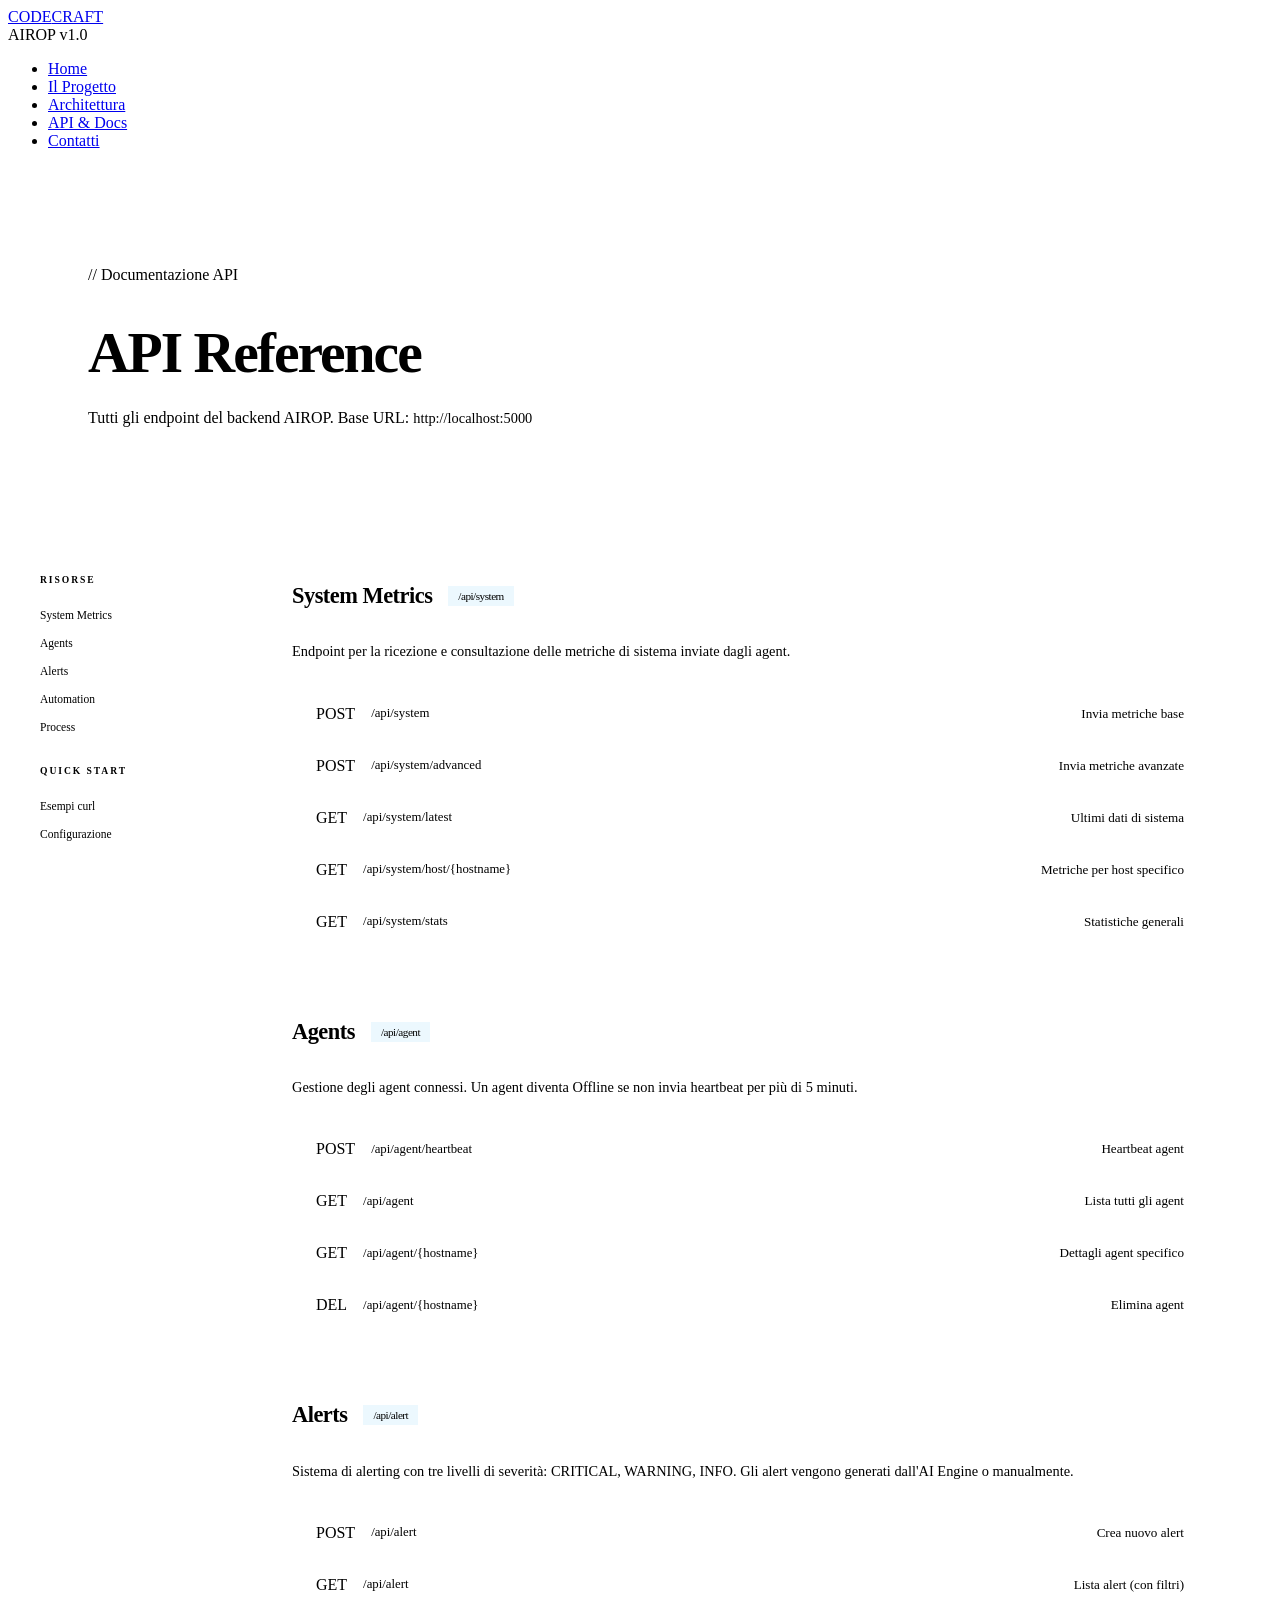
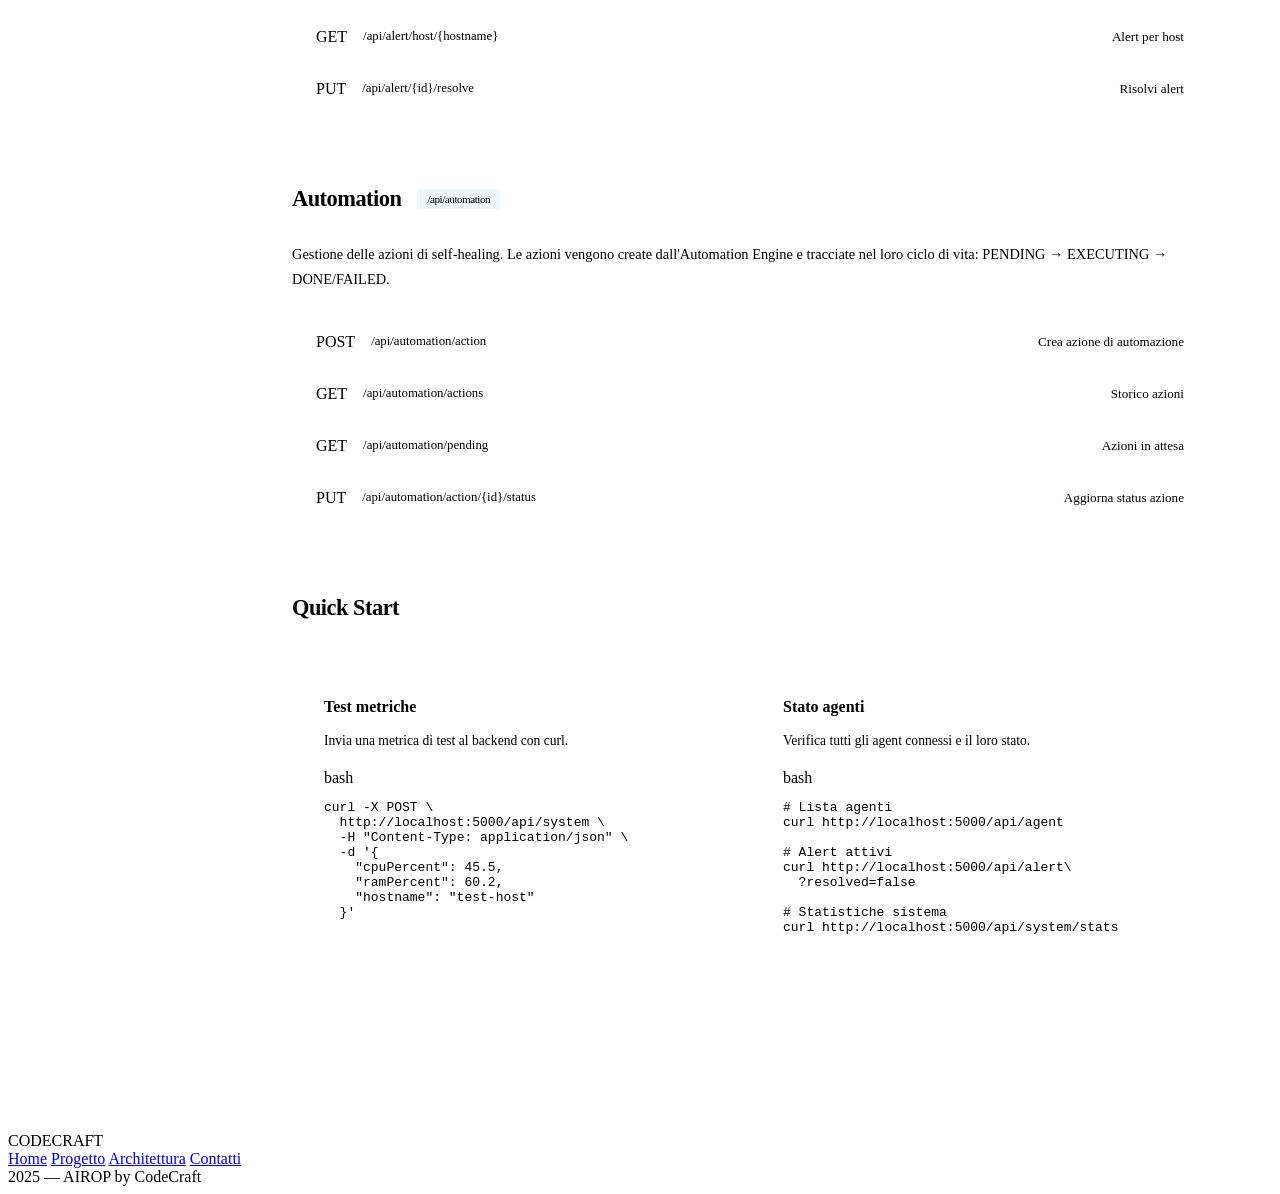
==== api.html @ 49a7ea4e "Add files via upload" ====
<!DOCTYPE html>
<html lang="it">
<head>
  <meta charset="UTF-8"/>
  <meta name="viewport" content="width=device-width, initial-scale=1.0"/>
  <title>API & Docs — AIROP</title>
  <link rel="preconnect" href="https://fonts.googleapis.com">
  <link rel="preconnect" href="https://fonts.gstatic.com" crossorigin>
  <link href="https://fonts.googleapis.com/css2?family=Syne:wght@400;600;700;800&family=Space+Mono:wght@400;700&display=swap" rel="stylesheet">
  <link rel="stylesheet" href="style.css">
  <style>
    .page-hero { padding: 100px 80px 64px; max-width: 1280px; margin: 0 auto; }
    .page-hero h1 { font-size: clamp(2.5rem, 4.5vw, 4rem); font-weight: 800; letter-spacing: -2px; line-height: 1.05; margin-bottom: 20px; }
    .page-hero p { color: var(--text-muted); font-size: 1rem; line-height: 1.85; max-width: 600px; }
    .api-layout { display: grid; grid-template-columns: 220px 1fr; gap: 0; max-width: 1280px; margin: 0 auto; border-top: 1px solid var(--border); }
    .api-sidebar { border-right: 1px solid var(--border); padding: 48px 32px; position: sticky; top: 144px; align-self: start; }
    .api-sidebar h4 { font-family: var(--font-mono); font-size: 0.6rem; letter-spacing: 0.2em; text-transform: uppercase; color: var(--text-dim); margin-bottom: 16px; }
    .api-sidebar a { display: block; font-family: var(--font-mono); font-size: 0.72rem; color: var(--text-muted); text-decoration: none; padding: 8px 0; border-bottom: 1px solid var(--border); transition: color 0.2s; }
    .api-sidebar a:hover { color: var(--accent); }
    .api-sidebar a:last-child { border-bottom: none; }
    .api-content { padding: 48px 64px 80px; }
    .api-group { margin-bottom: 72px; }
    .api-group-title { font-size: 1.4rem; font-weight: 800; letter-spacing: -0.5px; margin-bottom: 8px; padding-bottom: 16px; border-bottom: 1px solid var(--border); display: flex; align-items: center; gap: 16px; }
    .api-group-base { font-family: var(--font-mono); font-size: 0.7rem; color: var(--accent); background: rgba(14,165,233,0.08); padding: 4px 10px; font-weight: 400; }
    .api-group-desc { color: var(--text-muted); font-size: 0.9rem; line-height: 1.75; margin-bottom: 24px; }
    .endpoint { background: var(--surface2); border: 1px solid var(--border); margin-bottom: 2px; overflow: hidden; }
    .ep-header { display: flex; align-items: center; gap: 16px; padding: 16px 24px; cursor: pointer; transition: background 0.15s; user-select: none; }
    .ep-header:hover { background: rgba(255,255,255,0.02); }
    .ep-path { font-family: var(--font-mono); font-size: 0.8rem; color: var(--text); flex: 1; }
    .ep-summary { font-size: 0.82rem; color: var(--text-muted); }
    .ep-body { border-top: 1px solid var(--border); padding: 24px; display: none; }
    .ep-body.open { display: block; }
    .ep-desc { color: var(--text-muted); font-size: 0.88rem; line-height: 1.8; margin-bottom: 16px; }
    .ep-section { font-family: var(--font-mono); font-size: 0.6rem; letter-spacing: 0.15em; text-transform: uppercase; color: var(--text-dim); margin-bottom: 8px; margin-top: 16px; }
    /* quick start */
    .qs-grid { display: grid; grid-template-columns: 1fr 1fr; gap: 2px; }
    .qs-card { background: var(--surface2); border: 1px solid var(--border); padding: 32px; }
    .qs-card h4 { font-size: 1rem; font-weight: 700; margin-bottom: 8px; }
    .qs-card p { color: var(--text-muted); font-size: 0.85rem; line-height: 1.75; margin-bottom: 16px; }
  </style>
</head>
<body>
<div class="wrapper">
  <header class="page-header">
    <div class="header-inner">
      <a href="index.html" class="logo">CODE<span>CRAFT</span></a>
      <div class="header-badge">AIROP v1.0</div>
    </div>
  </header>
  <nav class="navbar">
    <ul>
      <li><a href="index.html">Home</a></li>
      <li><a href="progetto.html">Il Progetto</a></li>
      <li><a href="architettura.html">Architettura</a></li>
      <li><a href="api.html" class="active">API & Docs</a></li>
      <li><a href="contatti.html">Contatti</a></li>
    </ul>
  </nav>
  <main class="page-body">

    <div class="page-hero">
      <span class="section-label">// Documentazione API</span>
      <h1>API Reference</h1>
      <p>Tutti gli endpoint del backend AIROP. Base URL: <code style="font-family:var(--font-mono);color:var(--accent);font-size:0.9em">http://localhost:5000</code></p>
    </div>

    <div class="api-layout">
      <aside class="api-sidebar">
        <h4>Risorse</h4>
        <a href="#system">System Metrics</a>
        <a href="#agent">Agents</a>
        <a href="#alert">Alerts</a>
        <a href="#automation">Automation</a>
        <a href="#process">Process</a>
        <h4 style="margin-top:24px">Quick Start</h4>
        <a href="#quickstart">Esempi curl</a>
        <a href="#config">Configurazione</a>
      </aside>

      <div class="api-content">

        <!-- SYSTEM -->
        <div class="api-group" id="system">
          <h3 class="api-group-title">System Metrics <span class="api-group-base">/api/system</span></h3>
          <p class="api-group-desc">Endpoint per la ricezione e consultazione delle metriche di sistema inviate dagli agent.</p>

          <div class="endpoint">
            <div class="ep-header" onclick="toggle(this)">
              <span class="method post">POST</span>
              <span class="ep-path">/api/system</span>
              <span class="ep-summary">Invia metriche base</span>
            </div>
            <div class="ep-body">
              <p class="ep-desc">Riceve le metriche base da un agent: CPU, RAM, hostname. Usato per il monitoraggio essenziale.</p>
              <p class="ep-section">Body (JSON)</p>
              <div class="code-block"><div class="code-bar"><span class="dot r"></span><span class="dot y"></span><span class="dot g"></span><span class="code-lang">json</span></div>
              <pre>{ <span class="str">"cpuPercent"</span>: <span class="val">45.5</span>, <span class="str">"ramPercent"</span>: <span class="val">60.2</span>, <span class="str">"hostname"</span>: <span class="str">"prod-01"</span> }</pre></div>
            </div>
          </div>

          <div class="endpoint">
            <div class="ep-header" onclick="toggle(this)">
              <span class="method post">POST</span>
              <span class="ep-path">/api/system/advanced</span>
              <span class="ep-summary">Invia metriche avanzate</span>
            </div>
            <div class="ep-body">
              <p class="ep-desc">Riceve il set completo di metriche: CPU, RAM, disco, rete, load average, processi. Utilizzato dall'Agent v2.</p>
              <div class="chips"><span class="chip">Usato da Agent v2</span></div>
            </div>
          </div>

          <div class="endpoint">
            <div class="ep-header" onclick="toggle(this)">
              <span class="method get">GET</span>
              <span class="ep-path">/api/system/latest</span>
              <span class="ep-summary">Ultimi dati di sistema</span>
            </div>
            <div class="ep-body">
              <p class="ep-desc">Restituisce le metriche più recenti da tutti gli host. Usato dalla Dashboard per aggiornamento real-time ogni 10 secondi.</p>
              <div class="chips"><span class="chip">Usato da Dashboard</span><span class="chip">Usato da AI Engine</span></div>
            </div>
          </div>

          <div class="endpoint">
            <div class="ep-header" onclick="toggle(this)">
              <span class="method get">GET</span>
              <span class="ep-path">/api/system/host/{hostname}</span>
              <span class="ep-summary">Metriche per host specifico</span>
            </div>
            <div class="ep-body">
              <p class="ep-desc">Restituisce lo storico delle metriche per un singolo host. Usato dall'AI Engine per analisi su 24 ore.</p>
            </div>
          </div>

          <div class="endpoint">
            <div class="ep-header" onclick="toggle(this)">
              <span class="method get">GET</span>
              <span class="ep-path">/api/system/stats</span>
              <span class="ep-summary">Statistiche generali</span>
            </div>
            <div class="ep-body">
              <p class="ep-desc">Statistiche aggregate su tutti gli host: numero metriche, host attivi, valori medi CPU/RAM.</p>
            </div>
          </div>
        </div>

        <!-- AGENTS -->
        <div class="api-group" id="agent">
          <h3 class="api-group-title">Agents <span class="api-group-base">/api/agent</span></h3>
          <p class="api-group-desc">Gestione degli agent connessi. Un agent diventa Offline se non invia heartbeat per più di 5 minuti.</p>

          <div class="endpoint">
            <div class="ep-header" onclick="toggle(this)">
              <span class="method post">POST</span>
              <span class="ep-path">/api/agent/heartbeat</span>
              <span class="ep-summary">Heartbeat agent</span>
            </div>
            <div class="ep-body">
              <p class="ep-desc">Segnala che l'agent è ancora attivo. Se l'agent non esiste viene creato automaticamente. Aggiorna LastHeartbeat e Status = "Online".</p>
              <div class="code-block"><div class="code-bar"><span class="dot r"></span><span class="dot y"></span><span class="dot g"></span><span class="code-lang">json</span></div>
              <pre>{ <span class="str">"hostname"</span>: <span class="str">"prod-01"</span>, <span class="str">"agentVersion"</span>: <span class="str">"2.0"</span> }</pre></div>
            </div>
          </div>

          <div class="endpoint">
            <div class="ep-header" onclick="toggle(this)">
              <span class="method get">GET</span>
              <span class="ep-path">/api/agent</span>
              <span class="ep-summary">Lista tutti gli agent</span>
            </div>
            <div class="ep-body">
              <p class="ep-desc">Lista tutti gli agent con stato, ultimo heartbeat e metriche associate. Aggiorna automaticamente lo status a Offline se il heartbeat manca da più di 5 minuti.</p>
            </div>
          </div>

          <div class="endpoint">
            <div class="ep-header" onclick="toggle(this)">
              <span class="method get">GET</span>
              <span class="ep-path">/api/agent/{hostname}</span>
              <span class="ep-summary">Dettagli agent specifico</span>
            </div>
            <div class="ep-body">
              <p class="ep-desc">Restituisce stato e dettagli di un agent specifico. 404 se l'hostname non esiste.</p>
            </div>
          </div>

          <div class="endpoint">
            <div class="ep-header" onclick="toggle(this)">
              <span class="method del">DEL</span>
              <span class="ep-path">/api/agent/{hostname}</span>
              <span class="ep-summary">Elimina agent</span>
            </div>
            <div class="ep-body">
              <p class="ep-desc">Rimuove un agent dal database. Operazione permanente.</p>
            </div>
          </div>
        </div>

        <!-- ALERTS -->
        <div class="api-group" id="alert">
          <h3 class="api-group-title">Alerts <span class="api-group-base">/api/alert</span></h3>
          <p class="api-group-desc">Sistema di alerting con tre livelli di severità: CRITICAL, WARNING, INFO. Gli alert vengono generati dall'AI Engine o manualmente.</p>

          <div class="endpoint">
            <div class="ep-header" onclick="toggle(this)">
              <span class="method post">POST</span>
              <span class="ep-path">/api/alert</span>
              <span class="ep-summary">Crea nuovo alert</span>
            </div>
            <div class="ep-body">
              <p class="ep-desc">Crea un alert. Generato automaticamente dall'AI Engine quando rileva anomalie o trend critici.</p>
              <div class="code-block"><div class="code-bar"><span class="dot r"></span><span class="dot y"></span><span class="dot g"></span><span class="code-lang">json</span></div>
              <pre>{
  <span class="str">"hostname"</span>: <span class="str">"prod-01"</span>,
  <span class="str">"alertType"</span>: <span class="str">"HIGH_CPU"</span>,
  <span class="str">"message"</span>: <span class="str">"CPU al 92% da 5 minuti"</span>,
  <span class="str">"severity"</span>: <span class="str">"CRITICAL"</span>
}</pre></div>
            </div>
          </div>

          <div class="endpoint">
            <div class="ep-header" onclick="toggle(this)">
              <span class="method get">GET</span>
              <span class="ep-path">/api/alert</span>
              <span class="ep-summary">Lista alert (con filtri)</span>
            </div>
            <div class="ep-body">
              <p class="ep-desc">Lista alert con supporto filtri. Query param: <code style="font-family:var(--font-mono);color:var(--accent)">?resolved=false</code> per solo alert attivi.</p>
            </div>
          </div>

          <div class="endpoint">
            <div class="ep-header" onclick="toggle(this)">
              <span class="method get">GET</span>
              <span class="ep-path">/api/alert/host/{hostname}</span>
              <span class="ep-summary">Alert per host</span>
            </div>
            <div class="ep-body">
              <p class="ep-desc">Tutti gli alert (attivi e risolti) per un host specifico.</p>
            </div>
          </div>

          <div class="endpoint">
            <div class="ep-header" onclick="toggle(this)">
              <span class="method put">PUT</span>
              <span class="ep-path">/api/alert/{id}/resolve</span>
              <span class="ep-summary">Risolvi alert</span>
            </div>
            <div class="ep-body">
              <p class="ep-desc">Marca un alert come risolto. IsResolved = true, ResolvedAt = DateTime.UtcNow.</p>
            </div>
          </div>
        </div>

        <!-- AUTOMATION -->
        <div class="api-group" id="automation">
          <h3 class="api-group-title">Automation <span class="api-group-base">/api/automation</span></h3>
          <p class="api-group-desc">Gestione delle azioni di self-healing. Le azioni vengono create dall'Automation Engine e tracciate nel loro ciclo di vita: PENDING → EXECUTING → DONE/FAILED.</p>

          <div class="endpoint">
            <div class="ep-header" onclick="toggle(this)">
              <span class="method post">POST</span>
              <span class="ep-path">/api/automation/action</span>
              <span class="ep-summary">Crea azione di automazione</span>
            </div>
            <div class="ep-body">
              <p class="ep-desc">Registra una nuova azione. Tipi: KILL_PROCESS, RESTART_SERVICE, SCALE_UP, SCALE_DOWN, CLEAR_CACHE, ESCALATE.</p>
            </div>
          </div>

          <div class="endpoint">
            <div class="ep-header" onclick="toggle(this)">
              <span class="method get">GET</span>
              <span class="ep-path">/api/automation/actions</span>
              <span class="ep-summary">Storico azioni</span>
            </div>
            <div class="ep-body">
              <p class="ep-desc">Lista completa di tutte le azioni eseguite, con status e timestamp. Usato dalla Dashboard per mostrare la history.</p>
            </div>
          </div>

          <div class="endpoint">
            <div class="ep-header" onclick="toggle(this)">
              <span class="method get">GET</span>
              <span class="ep-path">/api/automation/pending</span>
              <span class="ep-summary">Azioni in attesa</span>
            </div>
            <div class="ep-body">
              <p class="ep-desc">Restituisce tutte le azioni con status PENDING. Usato dall'Automation Engine per sapere cosa deve ancora eseguire.</p>
            </div>
          </div>

          <div class="endpoint">
            <div class="ep-header" onclick="toggle(this)">
              <span class="method put">PUT</span>
              <span class="ep-path">/api/automation/action/{id}/status</span>
              <span class="ep-summary">Aggiorna status azione</span>
            </div>
            <div class="ep-body">
              <p class="ep-desc">Aggiorna lo status di un'azione (PENDING → EXECUTING → DONE/FAILED). Permette il tracking del ciclo di vita completo.</p>
            </div>
          </div>
        </div>

        <!-- QUICKSTART -->
        <div class="api-group" id="quickstart">
          <h3 class="api-group-title">Quick Start</h3>
          <div class="qs-grid">
            <div class="qs-card">
              <h4>Test metriche</h4>
              <p>Invia una metrica di test al backend con curl.</p>
              <div class="code-block"><div class="code-bar"><span class="dot r"></span><span class="dot y"></span><span class="dot g"></span><span class="code-lang">bash</span></div>
              <pre>curl -X POST \
  http://localhost:5000/api/system \
  -H <span class="str">"Content-Type: application/json"</span> \
  -d <span class="str">'{
    "cpuPercent": 45.5,
    "ramPercent": 60.2,
    "hostname": "test-host"
  }'</span></pre></div>
            </div>
            <div class="qs-card">
              <h4>Stato agenti</h4>
              <p>Verifica tutti gli agent connessi e il loro stato.</p>
              <div class="code-block"><div class="code-bar"><span class="dot r"></span><span class="dot y"></span><span class="dot g"></span><span class="code-lang">bash</span></div>
              <pre><span class="t-dim"># Lista agenti</span>
curl http://localhost:5000/api/agent

<span class="t-dim"># Alert attivi</span>
curl http://localhost:5000/api/alert\
  ?resolved=false

<span class="t-dim"># Statistiche sistema</span>
curl http://localhost:5000/api/system/stats</pre></div>
            </div>
          </div>
        </div>

      </div>
    </div>

  </main>
  <footer class="page-footer">
    <div class="footer-inner">
      <span class="footer-logo">CODE<span>CRAFT</span></span>
      <nav class="footer-nav">
        <a href="index.html">Home</a>
        <a href="progetto.html">Progetto</a>
        <a href="architettura.html">Architettura</a>
        <a href="contatti.html">Contatti</a>
      </nav>
      <span class="footer-copy">2025 — AIROP by CodeCraft</span>
    </div>
  </footer>
</div>
<script src="script.js"></script>
<script>
function toggle(header) {
  const body = header.nextElementSibling;
  body.classList.toggle('open');
}
</script>
</body>
</html>
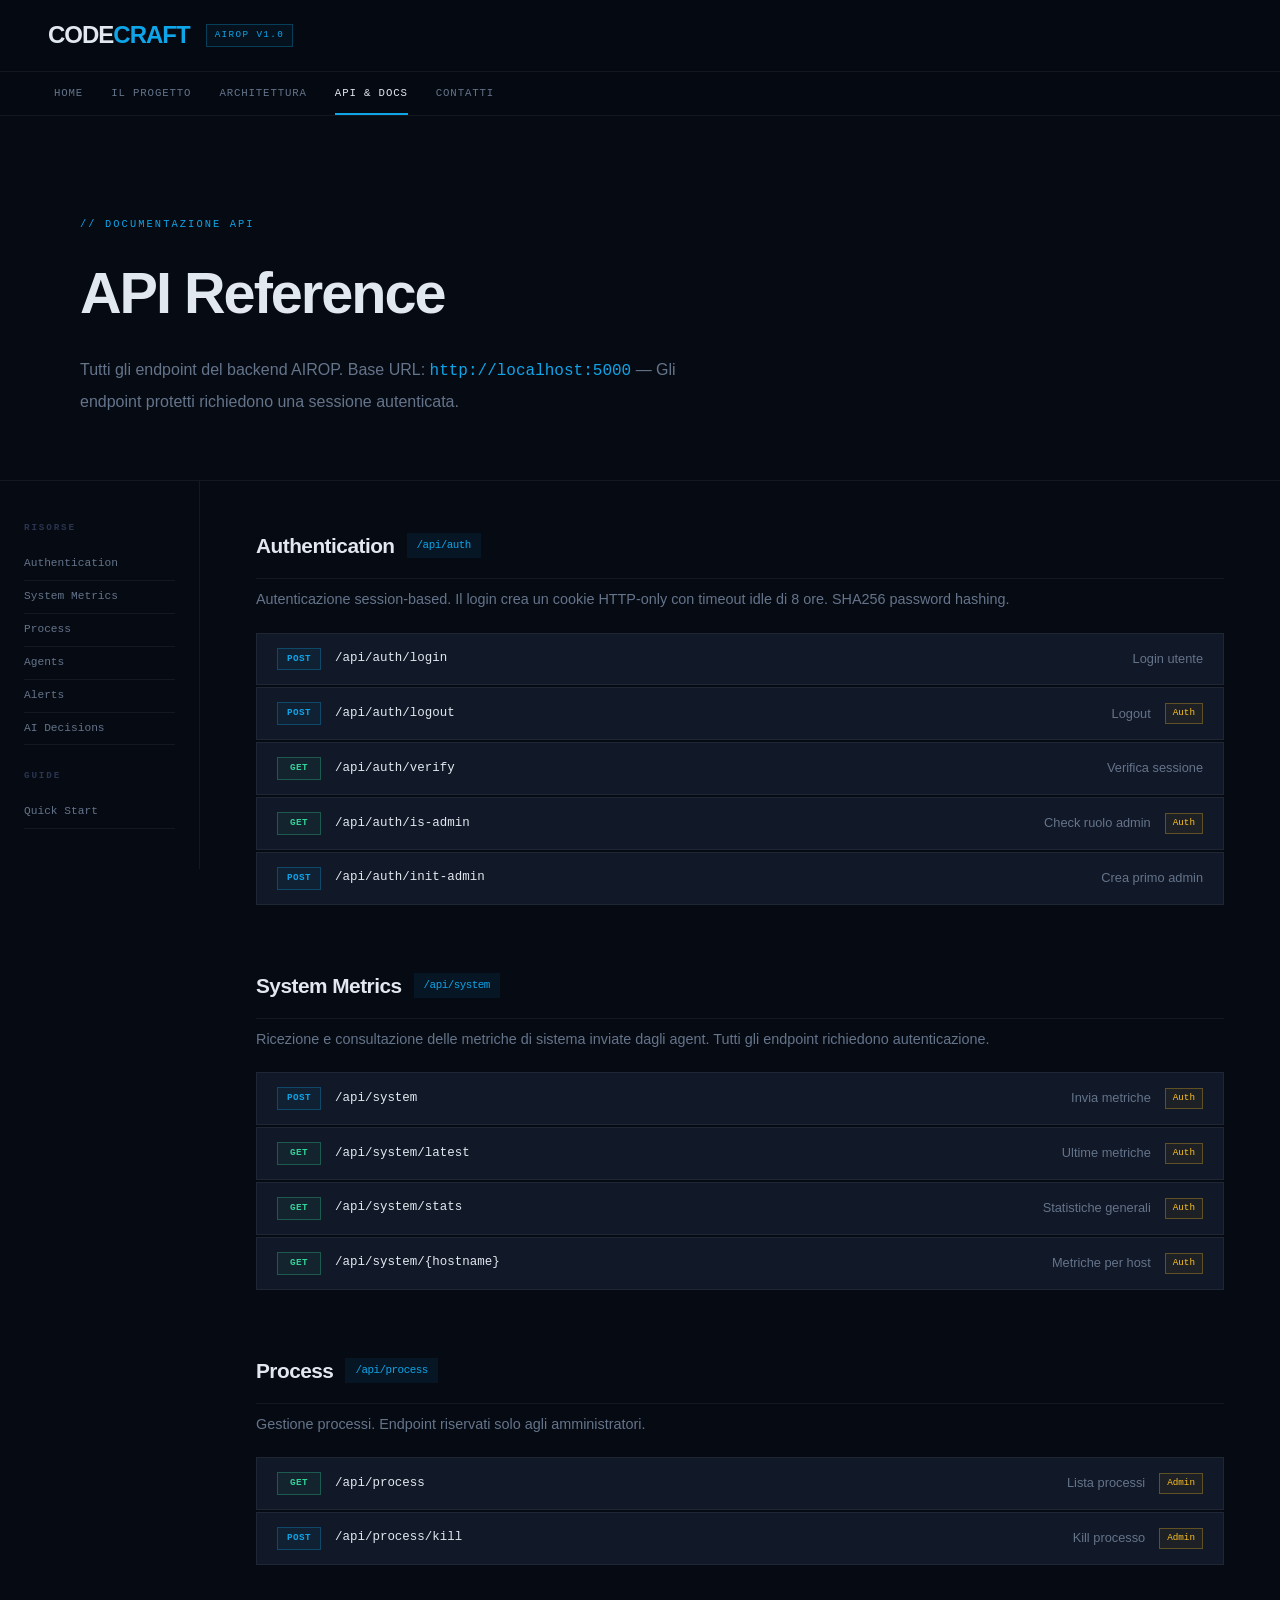
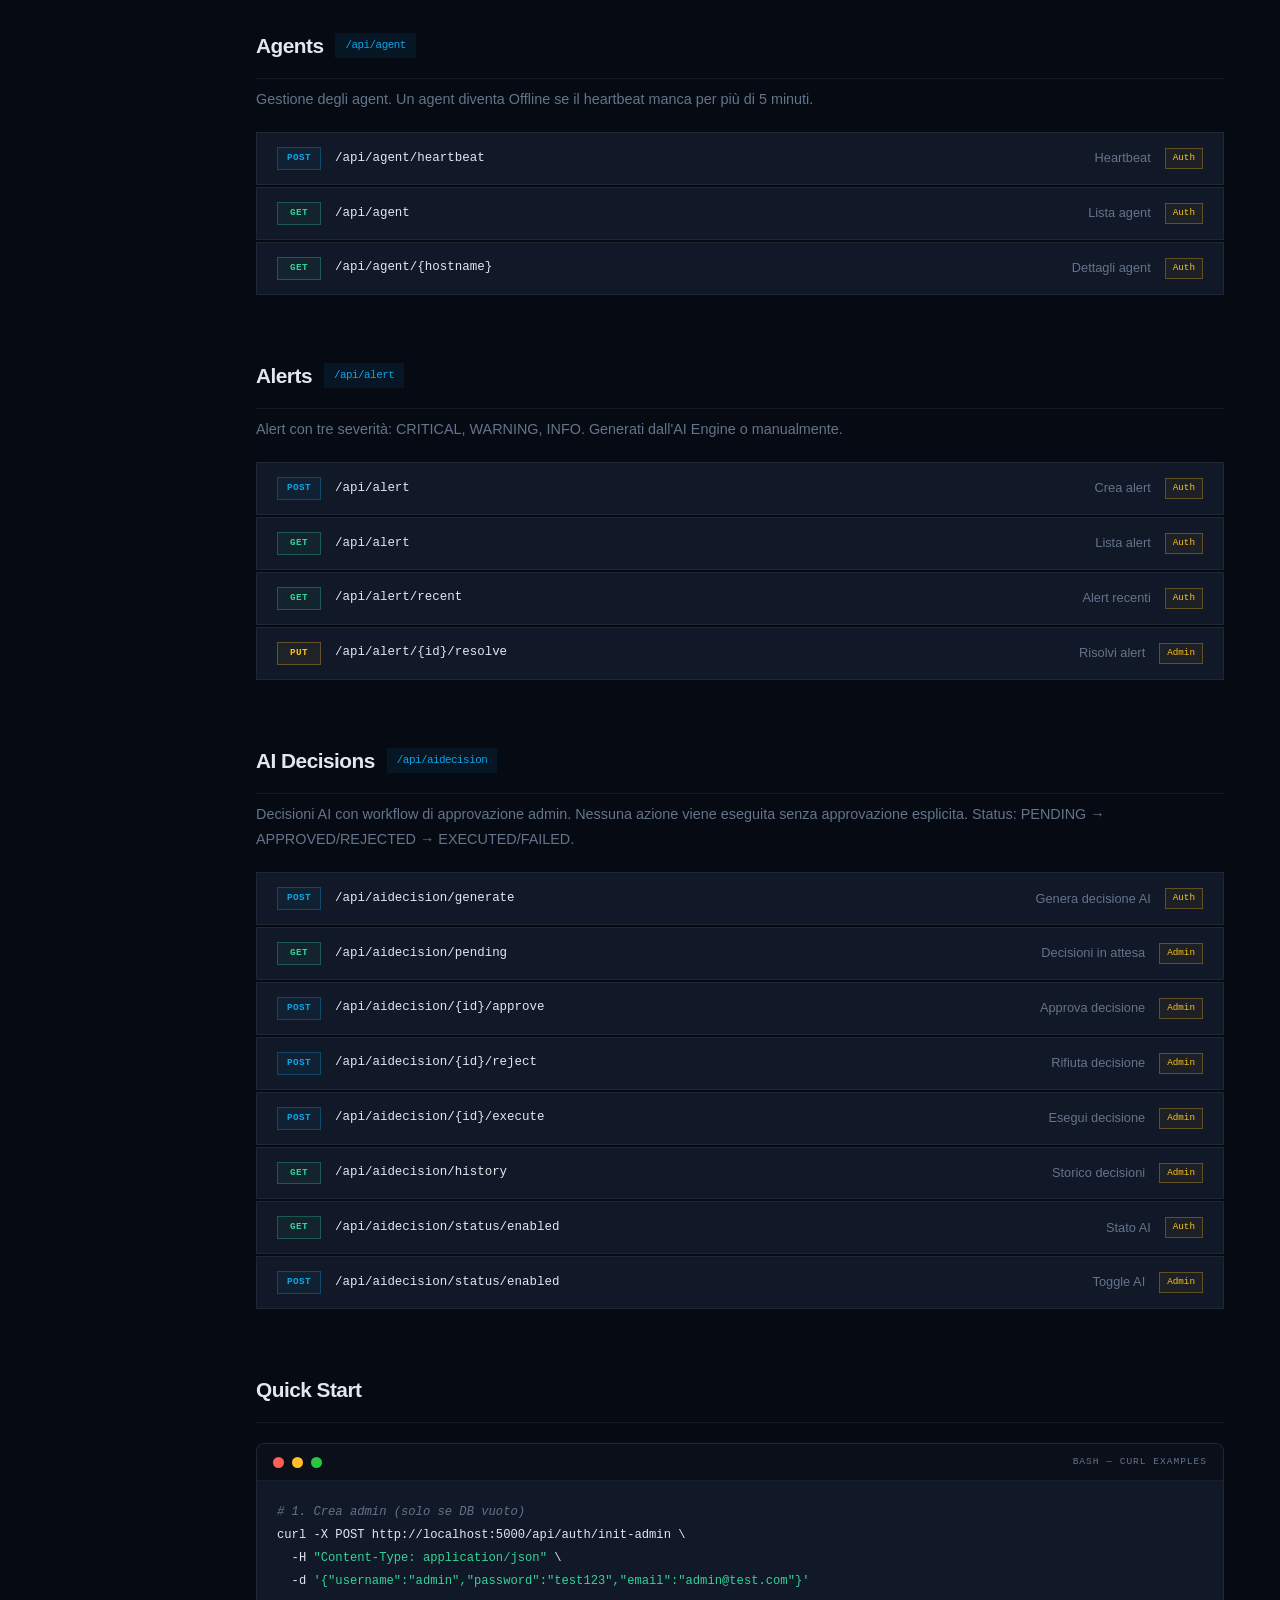
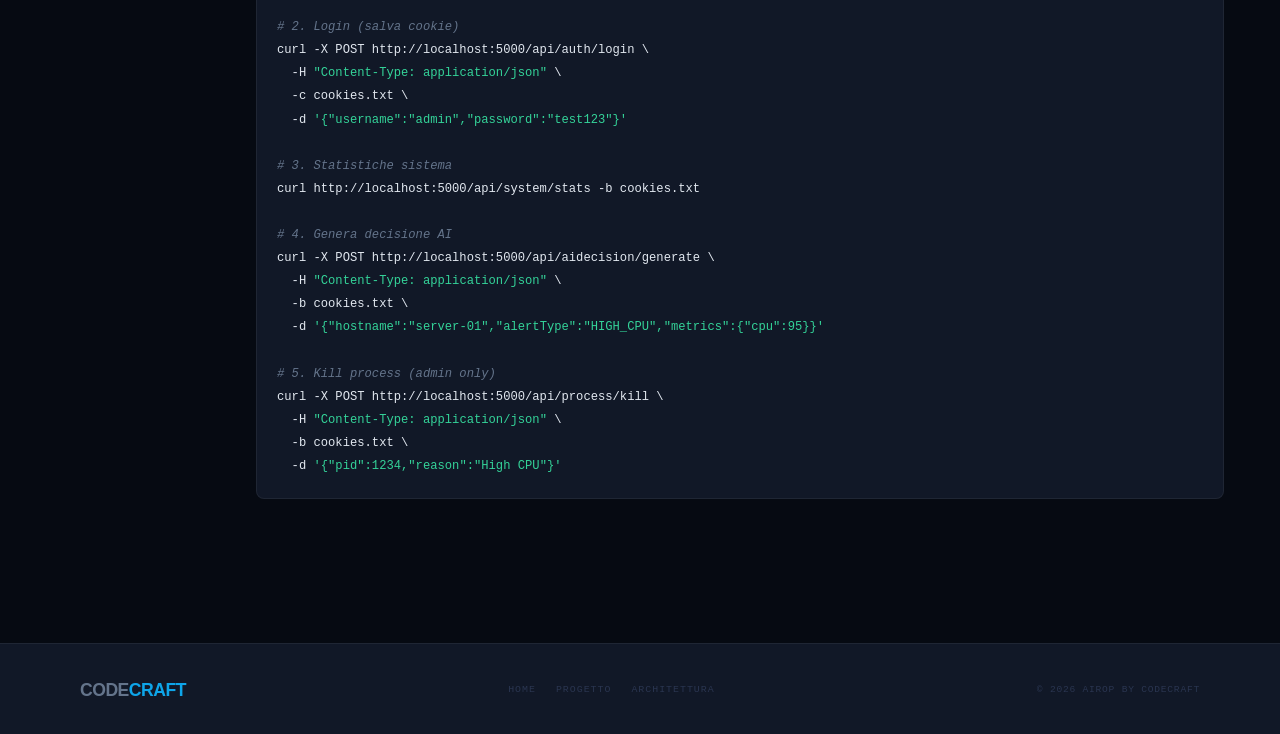
==== commit 69016101: "Add files via upload" ====
--- a/api.html
+++ b/api.html
@@ -10,33 +10,34 @@
   <link rel="stylesheet" href="style.css">
   <style>
     .page-hero { padding: 100px 80px 64px; max-width: 1280px; margin: 0 auto; }
-    .page-hero h1 { font-size: clamp(2.5rem, 4.5vw, 4rem); font-weight: 800; letter-spacing: -2px; line-height: 1.05; margin-bottom: 20px; }
+    .page-hero h1 { font-size: clamp(2.2rem, 4.5vw, 4rem); font-weight: 800; letter-spacing: -2px; margin-bottom: 16px; }
     .page-hero p { color: var(--text-muted); font-size: 1rem; line-height: 1.85; max-width: 600px; }
-    .api-layout { display: grid; grid-template-columns: 220px 1fr; gap: 0; max-width: 1280px; margin: 0 auto; border-top: 1px solid var(--border); }
-    .api-sidebar { border-right: 1px solid var(--border); padding: 48px 32px; position: sticky; top: 144px; align-self: start; }
-    .api-sidebar h4 { font-family: var(--font-mono); font-size: 0.6rem; letter-spacing: 0.2em; text-transform: uppercase; color: var(--text-dim); margin-bottom: 16px; }
-    .api-sidebar a { display: block; font-family: var(--font-mono); font-size: 0.72rem; color: var(--text-muted); text-decoration: none; padding: 8px 0; border-bottom: 1px solid var(--border); transition: color 0.2s; }
+    .api-layout { display: grid; grid-template-columns: 200px 1fr; gap: 0; max-width: 1280px; margin: 0 auto; border-top: 1px solid var(--border); min-height: 70vh; }
+    .api-sidebar { border-right: 1px solid var(--border); padding: 40px 24px; position: sticky; top: 144px; align-self: start; }
+    .api-sidebar h4 { font-family: var(--font-mono); font-size: 0.58rem; letter-spacing: 0.2em; text-transform: uppercase; color: var(--text-dim); margin-bottom: 12px; margin-top: 24px; }
+    .api-sidebar h4:first-child { margin-top: 0; }
+    .api-sidebar a { display: block; font-family: var(--font-mono); font-size: 0.7rem; color: var(--text-muted); text-decoration: none; padding: 7px 0; border-bottom: 1px solid var(--border); transition: color 0.2s; }
     .api-sidebar a:hover { color: var(--accent); }
-    .api-sidebar a:last-child { border-bottom: none; }
-    .api-content { padding: 48px 64px 80px; }
-    .api-group { margin-bottom: 72px; }
-    .api-group-title { font-size: 1.4rem; font-weight: 800; letter-spacing: -0.5px; margin-bottom: 8px; padding-bottom: 16px; border-bottom: 1px solid var(--border); display: flex; align-items: center; gap: 16px; }
-    .api-group-base { font-family: var(--font-mono); font-size: 0.7rem; color: var(--accent); background: rgba(14,165,233,0.08); padding: 4px 10px; font-weight: 400; }
-    .api-group-desc { color: var(--text-muted); font-size: 0.9rem; line-height: 1.75; margin-bottom: 24px; }
+    .api-content { padding: 48px 56px 80px; }
+    .api-group { margin-bottom: 64px; }
+    .api-group-title { font-size: 1.3rem; font-weight: 800; letter-spacing: -0.5px; margin-bottom: 8px; padding-bottom: 16px; border-bottom: 1px solid var(--border); display: flex; align-items: center; gap: 12px; flex-wrap: wrap; }
+    .api-group-base { font-family: var(--font-mono); font-size: 0.68rem; color: var(--accent); background: rgba(14,165,233,0.08); padding: 4px 10px; font-weight: 400; }
+    .api-group-desc { color: var(--text-muted); font-size: 0.9rem; line-height: 1.75; margin-bottom: 20px; }
     .endpoint { background: var(--surface2); border: 1px solid var(--border); margin-bottom: 2px; overflow: hidden; }
-    .ep-header { display: flex; align-items: center; gap: 16px; padding: 16px 24px; cursor: pointer; transition: background 0.15s; user-select: none; }
+    .ep-header { display: flex; align-items: center; gap: 14px; padding: 14px 20px; cursor: pointer; transition: background 0.15s; user-select: none; flex-wrap: wrap; }
     .ep-header:hover { background: rgba(255,255,255,0.02); }
-    .ep-path { font-family: var(--font-mono); font-size: 0.8rem; color: var(--text); flex: 1; }
-    .ep-summary { font-size: 0.82rem; color: var(--text-muted); }
-    .ep-body { border-top: 1px solid var(--border); padding: 24px; display: none; }
+    .ep-path { font-family: var(--font-mono); font-size: 0.78rem; color: var(--text); flex: 1; min-width: 180px; }
+    .ep-summary { font-size: 0.8rem; color: var(--text-muted); }
+    .ep-auth { font-family: var(--font-mono); font-size: 0.58rem; padding: 2px 7px; border: 1px solid rgba(251,191,36,0.3); color: #fbbf24; background: rgba(251,191,36,0.05); }
+    .ep-body { border-top: 1px solid var(--border); padding: 20px; display: none; }
     .ep-body.open { display: block; }
-    .ep-desc { color: var(--text-muted); font-size: 0.88rem; line-height: 1.8; margin-bottom: 16px; }
-    .ep-section { font-family: var(--font-mono); font-size: 0.6rem; letter-spacing: 0.15em; text-transform: uppercase; color: var(--text-dim); margin-bottom: 8px; margin-top: 16px; }
-    /* quick start */
-    .qs-grid { display: grid; grid-template-columns: 1fr 1fr; gap: 2px; }
-    .qs-card { background: var(--surface2); border: 1px solid var(--border); padding: 32px; }
-    .qs-card h4 { font-size: 1rem; font-weight: 700; margin-bottom: 8px; }
-    .qs-card p { color: var(--text-muted); font-size: 0.85rem; line-height: 1.75; margin-bottom: 16px; }
+    .ep-desc { color: var(--text-muted); font-size: 0.88rem; line-height: 1.8; margin-bottom: 12px; }
+    @media (max-width: 900px) {
+      .page-hero { padding: 64px 24px 40px; }
+      .api-layout { grid-template-columns: 1fr; }
+      .api-sidebar { display: none; }
+      .api-content { padding: 32px 24px 64px; }
+    }
   </style>
 </head>
 <body>
@@ -45,296 +46,251 @@
     <div class="header-inner">
       <a href="index.html" class="logo">CODE<span>CRAFT</span></a>
       <div class="header-badge">AIROP v1.0</div>
+      <button class="menu-toggle" onclick="toggleMenu()">☰</button>
     </div>
   </header>
-  <nav class="navbar">
-    <ul>
-      <li><a href="index.html">Home</a></li>
-      <li><a href="progetto.html">Il Progetto</a></li>
-      <li><a href="architettura.html">Architettura</a></li>
-      <li><a href="api.html" class="active">API & Docs</a></li>
-      <li><a href="contatti.html">Contatti</a></li>
-    </ul>
-  </nav>
+  <nav class="navbar"><ul id="nav-menu">
+    <li><a href="index.html">Home</a></li>
+    <li><a href="progetto.html">Il Progetto</a></li>
+    <li><a href="architettura.html">Architettura</a></li>
+    <li><a href="api.html" class="active">API & Docs</a></li>
+    <li><a href="contatti.html">Contatti</a></li>
+  </ul></nav>
   <main class="page-body">
 
     <div class="page-hero">
       <span class="section-label">// Documentazione API</span>
       <h1>API Reference</h1>
-      <p>Tutti gli endpoint del backend AIROP. Base URL: <code style="font-family:var(--font-mono);color:var(--accent);font-size:0.9em">http://localhost:5000</code></p>
+      <p>Tutti gli endpoint del backend AIROP. Base URL: <code style="font-family:var(--font-mono);color:var(--accent)">http://localhost:5000</code> — Gli endpoint protetti richiedono una sessione autenticata.</p>
     </div>
 
     <div class="api-layout">
       <aside class="api-sidebar">
         <h4>Risorse</h4>
+        <a href="#auth">Authentication</a>
         <a href="#system">System Metrics</a>
+        <a href="#process">Process</a>
         <a href="#agent">Agents</a>
         <a href="#alert">Alerts</a>
-        <a href="#automation">Automation</a>
-        <a href="#process">Process</a>
-        <h4 style="margin-top:24px">Quick Start</h4>
-        <a href="#quickstart">Esempi curl</a>
-        <a href="#config">Configurazione</a>
+        <a href="#aidecision">AI Decisions</a>
+        <h4>Guide</h4>
+        <a href="#quickstart">Quick Start</a>
       </aside>
 
       <div class="api-content">
+
+        <!-- AUTH -->
+        <div class="api-group" id="auth">
+          <h3 class="api-group-title">Authentication <span class="api-group-base">/api/auth</span></h3>
+          <p class="api-group-desc">Autenticazione session-based. Il login crea un cookie HTTP-only con timeout idle di 8 ore. SHA256 password hashing.</p>
+          <div class="endpoint">
+            <div class="ep-header" onclick="toggle(this)"><span class="method post">POST</span><span class="ep-path">/api/auth/login</span><span class="ep-summary">Login utente</span></div>
+            <div class="ep-body"><p class="ep-desc">Autentica l'utente. Crea una sessione con cookie HTTP-only. Restituisce username, isAdmin e redirect.</p>
+            <div class="code-block"><div class="code-bar"><span class="dot r"></span><span class="dot y"></span><span class="dot g"></span><span class="code-lang">json</span></div>
+            <pre>{ <span class="str">"username"</span>: <span class="str">"admin"</span>, <span class="str">"password"</span>: <span class="str">"YourPass123"</span> }
+
+<span class="cmt">// Response</span>
+{ <span class="str">"success"</span>: <span class="kw">true</span>, <span class="str">"user"</span>: {
+  <span class="str">"id"</span>: <span class="val">1</span>, <span class="str">"username"</span>: <span class="str">"admin"</span>, <span class="str">"isAdmin"</span>: <span class="kw">true</span>
+}}</pre></div></div>
+          </div>
+          <div class="endpoint">
+            <div class="ep-header" onclick="toggle(this)"><span class="method post">POST</span><span class="ep-path">/api/auth/logout</span><span class="ep-summary">Logout</span><span class="ep-auth">Auth</span></div>
+            <div class="ep-body"><p class="ep-desc">Termina la sessione corrente e invalida il cookie.</p></div>
+          </div>
+          <div class="endpoint">
+            <div class="ep-header" onclick="toggle(this)"><span class="method get">GET</span><span class="ep-path">/api/auth/verify</span><span class="ep-summary">Verifica sessione</span></div>
+            <div class="ep-body"><p class="ep-desc">Controlla se la sessione corrente è valida. Usato dal frontend per proteggere le route.</p></div>
+          </div>
+          <div class="endpoint">
+            <div class="ep-header" onclick="toggle(this)"><span class="method get">GET</span><span class="ep-path">/api/auth/is-admin</span><span class="ep-summary">Check ruolo admin</span><span class="ep-auth">Auth</span></div>
+            <div class="ep-body"><p class="ep-desc">Restituisce true se l'utente corrente ha ruolo Admin.</p></div>
+          </div>
+          <div class="endpoint">
+            <div class="ep-header" onclick="toggle(this)"><span class="method post">POST</span><span class="ep-path">/api/auth/init-admin</span><span class="ep-summary">Crea primo admin</span></div>
+            <div class="ep-body"><p class="ep-desc">Crea il primo utente admin. Funziona solo se il DB è vuoto (nessun utente esistente).</p>
+            <div class="code-block"><div class="code-bar"><span class="dot r"></span><span class="dot y"></span><span class="dot g"></span><span class="code-lang">json</span></div>
+            <pre>{ <span class="str">"username"</span>: <span class="str">"admin"</span>, <span class="str">"password"</span>: <span class="str">"SecurePass123!"</span>,
+  <span class="str">"email"</span>: <span class="str">"admin@airop.local"</span> }</pre></div></div>
+          </div>
+        </div>
 
         <!-- SYSTEM -->
         <div class="api-group" id="system">
           <h3 class="api-group-title">System Metrics <span class="api-group-base">/api/system</span></h3>
-          <p class="api-group-desc">Endpoint per la ricezione e consultazione delle metriche di sistema inviate dagli agent.</p>
-
-          <div class="endpoint">
-            <div class="ep-header" onclick="toggle(this)">
-              <span class="method post">POST</span>
-              <span class="ep-path">/api/system</span>
-              <span class="ep-summary">Invia metriche base</span>
-            </div>
-            <div class="ep-body">
-              <p class="ep-desc">Riceve le metriche base da un agent: CPU, RAM, hostname. Usato per il monitoraggio essenziale.</p>
-              <p class="ep-section">Body (JSON)</p>
-              <div class="code-block"><div class="code-bar"><span class="dot r"></span><span class="dot y"></span><span class="dot g"></span><span class="code-lang">json</span></div>
-              <pre>{ <span class="str">"cpuPercent"</span>: <span class="val">45.5</span>, <span class="str">"ramPercent"</span>: <span class="val">60.2</span>, <span class="str">"hostname"</span>: <span class="str">"prod-01"</span> }</pre></div>
-            </div>
-          </div>
-
-          <div class="endpoint">
-            <div class="ep-header" onclick="toggle(this)">
-              <span class="method post">POST</span>
-              <span class="ep-path">/api/system/advanced</span>
-              <span class="ep-summary">Invia metriche avanzate</span>
-            </div>
-            <div class="ep-body">
-              <p class="ep-desc">Riceve il set completo di metriche: CPU, RAM, disco, rete, load average, processi. Utilizzato dall'Agent v2.</p>
-              <div class="chips"><span class="chip">Usato da Agent v2</span></div>
-            </div>
-          </div>
-
-          <div class="endpoint">
-            <div class="ep-header" onclick="toggle(this)">
-              <span class="method get">GET</span>
-              <span class="ep-path">/api/system/latest</span>
-              <span class="ep-summary">Ultimi dati di sistema</span>
-            </div>
-            <div class="ep-body">
-              <p class="ep-desc">Restituisce le metriche più recenti da tutti gli host. Usato dalla Dashboard per aggiornamento real-time ogni 10 secondi.</p>
-              <div class="chips"><span class="chip">Usato da Dashboard</span><span class="chip">Usato da AI Engine</span></div>
-            </div>
-          </div>
-
-          <div class="endpoint">
-            <div class="ep-header" onclick="toggle(this)">
-              <span class="method get">GET</span>
-              <span class="ep-path">/api/system/host/{hostname}</span>
-              <span class="ep-summary">Metriche per host specifico</span>
-            </div>
-            <div class="ep-body">
-              <p class="ep-desc">Restituisce lo storico delle metriche per un singolo host. Usato dall'AI Engine per analisi su 24 ore.</p>
-            </div>
-          </div>
-
-          <div class="endpoint">
-            <div class="ep-header" onclick="toggle(this)">
-              <span class="method get">GET</span>
-              <span class="ep-path">/api/system/stats</span>
-              <span class="ep-summary">Statistiche generali</span>
-            </div>
-            <div class="ep-body">
-              <p class="ep-desc">Statistiche aggregate su tutti gli host: numero metriche, host attivi, valori medi CPU/RAM.</p>
-            </div>
+          <p class="api-group-desc">Ricezione e consultazione delle metriche di sistema inviate dagli agent. Tutti gli endpoint richiedono autenticazione.</p>
+          <div class="endpoint">
+            <div class="ep-header" onclick="toggle(this)"><span class="method post">POST</span><span class="ep-path">/api/system</span><span class="ep-summary">Invia metriche</span><span class="ep-auth">Auth</span></div>
+            <div class="ep-body"><p class="ep-desc">Riceve metriche dall'agent: hostname, CPU%, RAM%, disco, timestamp. Usato da Agent v2.</p>
+            <div class="code-block"><div class="code-bar"><span class="dot r"></span><span class="dot y"></span><span class="dot g"></span><span class="code-lang">json</span></div>
+            <pre>{ <span class="str">"hostname"</span>: <span class="str">"server-01"</span>,
+  <span class="str">"cpuPercent"</span>: <span class="val">45.5</span>,
+  <span class="str">"ramPercent"</span>: <span class="val">62.3</span>,
+  <span class="str">"diskPercent"</span>: <span class="val">78.1</span>,
+  <span class="str">"timestamp"</span>: <span class="str">"2026-05-24T10:30:45Z"</span> }</pre></div></div>
+          </div>
+          <div class="endpoint">
+            <div class="ep-header" onclick="toggle(this)"><span class="method get">GET</span><span class="ep-path">/api/system/latest</span><span class="ep-summary">Ultime metriche</span><span class="ep-auth">Auth</span></div>
+            <div class="ep-body"><p class="ep-desc">Ultime metriche da tutti gli host. Usato dalla Dashboard ogni 15 secondi e dall'AI Engine.</p></div>
+          </div>
+          <div class="endpoint">
+            <div class="ep-header" onclick="toggle(this)"><span class="method get">GET</span><span class="ep-path">/api/system/stats</span><span class="ep-summary">Statistiche generali</span><span class="ep-auth">Auth</span></div>
+            <div class="ep-body"><p class="ep-desc">Statistiche aggregate: numero metriche, host attivi, medie CPU/RAM. Utile per health check.</p></div>
+          </div>
+          <div class="endpoint">
+            <div class="ep-header" onclick="toggle(this)"><span class="method get">GET</span><span class="ep-path">/api/system/{hostname}</span><span class="ep-summary">Metriche per host</span><span class="ep-auth">Auth</span></div>
+            <div class="ep-body"><p class="ep-desc">Storico metriche per un host specifico. Usato dall'AI Engine per analisi su finestre temporali.</p></div>
+          </div>
+        </div>
+
+        <!-- PROCESS -->
+        <div class="api-group" id="process">
+          <h3 class="api-group-title">Process <span class="api-group-base">/api/process</span></h3>
+          <p class="api-group-desc">Gestione processi. Endpoint riservati solo agli amministratori.</p>
+          <div class="endpoint">
+            <div class="ep-header" onclick="toggle(this)"><span class="method get">GET</span><span class="ep-path">/api/process</span><span class="ep-summary">Lista processi</span><span class="ep-auth">Admin</span></div>
+            <div class="ep-body"><p class="ep-desc">Lista processi attivi sull'host. Visibile solo agli admin nella pagina Anomaly Detection.</p></div>
+          </div>
+          <div class="endpoint">
+            <div class="ep-header" onclick="toggle(this)"><span class="method post">POST</span><span class="ep-path">/api/process/kill</span><span class="ep-summary">Kill processo</span><span class="ep-auth">Admin</span></div>
+            <div class="ep-body"><p class="ep-desc">Termina un processo per PID. Richiede sessione admin attiva. Restituisce 403 per non-admin.</p>
+            <div class="code-block"><div class="code-bar"><span class="dot r"></span><span class="dot y"></span><span class="dot g"></span><span class="code-lang">json</span></div>
+            <pre>{ <span class="str">"pid"</span>: <span class="val">1234</span>, <span class="str">"reason"</span>: <span class="str">"High CPU usage"</span> }
+
+<span class="cmt">// Admin → 200 OK</span>
+{ <span class="str">"success"</span>: <span class="kw">true</span>, <span class="str">"message"</span>: <span class="str">"Process terminated"</span> }
+
+<span class="cmt">// Non-Admin → 403</span>
+{ <span class="str">"success"</span>: <span class="kw">false</span>, <span class="str">"message"</span>: <span class="str">"Admin required"</span> }</pre></div></div>
           </div>
         </div>
 
         <!-- AGENTS -->
         <div class="api-group" id="agent">
           <h3 class="api-group-title">Agents <span class="api-group-base">/api/agent</span></h3>
-          <p class="api-group-desc">Gestione degli agent connessi. Un agent diventa Offline se non invia heartbeat per più di 5 minuti.</p>
-
-          <div class="endpoint">
-            <div class="ep-header" onclick="toggle(this)">
-              <span class="method post">POST</span>
-              <span class="ep-path">/api/agent/heartbeat</span>
-              <span class="ep-summary">Heartbeat agent</span>
-            </div>
-            <div class="ep-body">
-              <p class="ep-desc">Segnala che l'agent è ancora attivo. Se l'agent non esiste viene creato automaticamente. Aggiorna LastHeartbeat e Status = "Online".</p>
-              <div class="code-block"><div class="code-bar"><span class="dot r"></span><span class="dot y"></span><span class="dot g"></span><span class="code-lang">json</span></div>
-              <pre>{ <span class="str">"hostname"</span>: <span class="str">"prod-01"</span>, <span class="str">"agentVersion"</span>: <span class="str">"2.0"</span> }</pre></div>
-            </div>
-          </div>
-
-          <div class="endpoint">
-            <div class="ep-header" onclick="toggle(this)">
-              <span class="method get">GET</span>
-              <span class="ep-path">/api/agent</span>
-              <span class="ep-summary">Lista tutti gli agent</span>
-            </div>
-            <div class="ep-body">
-              <p class="ep-desc">Lista tutti gli agent con stato, ultimo heartbeat e metriche associate. Aggiorna automaticamente lo status a Offline se il heartbeat manca da più di 5 minuti.</p>
-            </div>
-          </div>
-
-          <div class="endpoint">
-            <div class="ep-header" onclick="toggle(this)">
-              <span class="method get">GET</span>
-              <span class="ep-path">/api/agent/{hostname}</span>
-              <span class="ep-summary">Dettagli agent specifico</span>
-            </div>
-            <div class="ep-body">
-              <p class="ep-desc">Restituisce stato e dettagli di un agent specifico. 404 se l'hostname non esiste.</p>
-            </div>
-          </div>
-
-          <div class="endpoint">
-            <div class="ep-header" onclick="toggle(this)">
-              <span class="method del">DEL</span>
-              <span class="ep-path">/api/agent/{hostname}</span>
-              <span class="ep-summary">Elimina agent</span>
-            </div>
-            <div class="ep-body">
-              <p class="ep-desc">Rimuove un agent dal database. Operazione permanente.</p>
-            </div>
+          <p class="api-group-desc">Gestione degli agent. Un agent diventa Offline se il heartbeat manca per più di 5 minuti.</p>
+          <div class="endpoint">
+            <div class="ep-header" onclick="toggle(this)"><span class="method post">POST</span><span class="ep-path">/api/agent/heartbeat</span><span class="ep-summary">Heartbeat</span><span class="ep-auth">Auth</span></div>
+            <div class="ep-body"><p class="ep-desc">Segnala che l'agent è attivo. Se l'agent non esiste viene creato. Aggiorna LastHeartbeat e Status=Online.</p>
+            <div class="code-block"><div class="code-bar"><span class="dot r"></span><span class="dot y"></span><span class="dot g"></span><span class="code-lang">json</span></div>
+            <pre>{ <span class="str">"hostname"</span>: <span class="str">"prod-01"</span>, <span class="str">"agentVersion"</span>: <span class="str">"2.0"</span> }</pre></div></div>
+          </div>
+          <div class="endpoint">
+            <div class="ep-header" onclick="toggle(this)"><span class="method get">GET</span><span class="ep-path">/api/agent</span><span class="ep-summary">Lista agent</span><span class="ep-auth">Auth</span></div>
+            <div class="ep-body"><p class="ep-desc">Lista tutti gli agent. Aggiorna automaticamente a Offline se heartbeat mancante &gt; 5 min.</p></div>
+          </div>
+          <div class="endpoint">
+            <div class="ep-header" onclick="toggle(this)"><span class="method get">GET</span><span class="ep-path">/api/agent/{hostname}</span><span class="ep-summary">Dettagli agent</span><span class="ep-auth">Auth</span></div>
+            <div class="ep-body"><p class="ep-desc">Dettagli e stato di un agent specifico per hostname.</p></div>
           </div>
         </div>
 
         <!-- ALERTS -->
         <div class="api-group" id="alert">
           <h3 class="api-group-title">Alerts <span class="api-group-base">/api/alert</span></h3>
-          <p class="api-group-desc">Sistema di alerting con tre livelli di severità: CRITICAL, WARNING, INFO. Gli alert vengono generati dall'AI Engine o manualmente.</p>
-
-          <div class="endpoint">
-            <div class="ep-header" onclick="toggle(this)">
-              <span class="method post">POST</span>
-              <span class="ep-path">/api/alert</span>
-              <span class="ep-summary">Crea nuovo alert</span>
-            </div>
-            <div class="ep-body">
-              <p class="ep-desc">Crea un alert. Generato automaticamente dall'AI Engine quando rileva anomalie o trend critici.</p>
-              <div class="code-block"><div class="code-bar"><span class="dot r"></span><span class="dot y"></span><span class="dot g"></span><span class="code-lang">json</span></div>
-              <pre>{
-  <span class="str">"hostname"</span>: <span class="str">"prod-01"</span>,
+          <p class="api-group-desc">Alert con tre severità: CRITICAL, WARNING, INFO. Generati dall'AI Engine o manualmente.</p>
+          <div class="endpoint">
+            <div class="ep-header" onclick="toggle(this)"><span class="method post">POST</span><span class="ep-path">/api/alert</span><span class="ep-summary">Crea alert</span><span class="ep-auth">Auth</span></div>
+            <div class="ep-body"><p class="ep-desc">Crea un nuovo alert. Tipicamente chiamato dall'AI Engine su anomalia rilevata.</p></div>
+          </div>
+          <div class="endpoint">
+            <div class="ep-header" onclick="toggle(this)"><span class="method get">GET</span><span class="ep-path">/api/alert</span><span class="ep-summary">Lista alert</span><span class="ep-auth">Auth</span></div>
+            <div class="ep-body"><p class="ep-desc">Tutti gli alert. Query param: <code style="font-family:var(--font-mono);color:var(--accent)">?resolved=false</code> per solo attivi.</p></div>
+          </div>
+          <div class="endpoint">
+            <div class="ep-header" onclick="toggle(this)"><span class="method get">GET</span><span class="ep-path">/api/alert/recent</span><span class="ep-summary">Alert recenti</span><span class="ep-auth">Auth</span></div>
+            <div class="ep-body"><p class="ep-desc">Alert delle ultime ore. Usato dalla dashboard per il widget alert recenti.</p></div>
+          </div>
+          <div class="endpoint">
+            <div class="ep-header" onclick="toggle(this)"><span class="method put">PUT</span><span class="ep-path">/api/alert/{id}/resolve</span><span class="ep-summary">Risolvi alert</span><span class="ep-auth">Admin</span></div>
+            <div class="ep-body"><p class="ep-desc">Marca un alert come risolto. IsResolved=true, ResolvedAt=DateTime.UtcNow.</p></div>
+          </div>
+        </div>
+
+        <!-- AI DECISIONS -->
+        <div class="api-group" id="aidecision">
+          <h3 class="api-group-title">AI Decisions <span class="api-group-base">/api/aidecision</span></h3>
+          <p class="api-group-desc">Decisioni AI con workflow di approvazione admin. Nessuna azione viene eseguita senza approvazione esplicita. Status: PENDING → APPROVED/REJECTED → EXECUTED/FAILED.</p>
+          <div class="endpoint">
+            <div class="ep-header" onclick="toggle(this)"><span class="method post">POST</span><span class="ep-path">/api/aidecision/generate</span><span class="ep-summary">Genera decisione AI</span><span class="ep-auth">Auth</span></div>
+            <div class="ep-body"><p class="ep-desc">L'LLM analizza il contesto e genera una raccomandazione con confidence score 0–100%. Salvata come PENDING.</p>
+            <div class="code-block"><div class="code-bar"><span class="dot r"></span><span class="dot y"></span><span class="dot g"></span><span class="code-lang">json</span></div>
+            <pre>{ <span class="str">"hostname"</span>: <span class="str">"server-01"</span>,
   <span class="str">"alertType"</span>: <span class="str">"HIGH_CPU"</span>,
-  <span class="str">"message"</span>: <span class="str">"CPU al 92% da 5 minuti"</span>,
-  <span class="str">"severity"</span>: <span class="str">"CRITICAL"</span>
-}</pre></div>
-            </div>
-          </div>
-
-          <div class="endpoint">
-            <div class="ep-header" onclick="toggle(this)">
-              <span class="method get">GET</span>
-              <span class="ep-path">/api/alert</span>
-              <span class="ep-summary">Lista alert (con filtri)</span>
-            </div>
-            <div class="ep-body">
-              <p class="ep-desc">Lista alert con supporto filtri. Query param: <code style="font-family:var(--font-mono);color:var(--accent)">?resolved=false</code> per solo alert attivi.</p>
-            </div>
-          </div>
-
-          <div class="endpoint">
-            <div class="ep-header" onclick="toggle(this)">
-              <span class="method get">GET</span>
-              <span class="ep-path">/api/alert/host/{hostname}</span>
-              <span class="ep-summary">Alert per host</span>
-            </div>
-            <div class="ep-body">
-              <p class="ep-desc">Tutti gli alert (attivi e risolti) per un host specifico.</p>
-            </div>
-          </div>
-
-          <div class="endpoint">
-            <div class="ep-header" onclick="toggle(this)">
-              <span class="method put">PUT</span>
-              <span class="ep-path">/api/alert/{id}/resolve</span>
-              <span class="ep-summary">Risolvi alert</span>
-            </div>
-            <div class="ep-body">
-              <p class="ep-desc">Marca un alert come risolto. IsResolved = true, ResolvedAt = DateTime.UtcNow.</p>
-            </div>
-          </div>
-        </div>
-
-        <!-- AUTOMATION -->
-        <div class="api-group" id="automation">
-          <h3 class="api-group-title">Automation <span class="api-group-base">/api/automation</span></h3>
-          <p class="api-group-desc">Gestione delle azioni di self-healing. Le azioni vengono create dall'Automation Engine e tracciate nel loro ciclo di vita: PENDING → EXECUTING → DONE/FAILED.</p>
-
-          <div class="endpoint">
-            <div class="ep-header" onclick="toggle(this)">
-              <span class="method post">POST</span>
-              <span class="ep-path">/api/automation/action</span>
-              <span class="ep-summary">Crea azione di automazione</span>
-            </div>
-            <div class="ep-body">
-              <p class="ep-desc">Registra una nuova azione. Tipi: KILL_PROCESS, RESTART_SERVICE, SCALE_UP, SCALE_DOWN, CLEAR_CACHE, ESCALATE.</p>
-            </div>
-          </div>
-
-          <div class="endpoint">
-            <div class="ep-header" onclick="toggle(this)">
-              <span class="method get">GET</span>
-              <span class="ep-path">/api/automation/actions</span>
-              <span class="ep-summary">Storico azioni</span>
-            </div>
-            <div class="ep-body">
-              <p class="ep-desc">Lista completa di tutte le azioni eseguite, con status e timestamp. Usato dalla Dashboard per mostrare la history.</p>
-            </div>
-          </div>
-
-          <div class="endpoint">
-            <div class="ep-header" onclick="toggle(this)">
-              <span class="method get">GET</span>
-              <span class="ep-path">/api/automation/pending</span>
-              <span class="ep-summary">Azioni in attesa</span>
-            </div>
-            <div class="ep-body">
-              <p class="ep-desc">Restituisce tutte le azioni con status PENDING. Usato dall'Automation Engine per sapere cosa deve ancora eseguire.</p>
-            </div>
-          </div>
-
-          <div class="endpoint">
-            <div class="ep-header" onclick="toggle(this)">
-              <span class="method put">PUT</span>
-              <span class="ep-path">/api/automation/action/{id}/status</span>
-              <span class="ep-summary">Aggiorna status azione</span>
-            </div>
-            <div class="ep-body">
-              <p class="ep-desc">Aggiorna lo status di un'azione (PENDING → EXECUTING → DONE/FAILED). Permette il tracking del ciclo di vita completo.</p>
-            </div>
+  <span class="str">"metrics"</span>: { <span class="str">"cpu"</span>: <span class="val">95</span>, <span class="str">"memory"</span>: <span class="val">75</span> }
+}
+
+<span class="cmt">// Response</span>
+{ <span class="str">"id"</span>: <span class="val">42</span>,
+  <span class="str">"recommendation"</span>: <span class="str">"Kill PID 1234"</span>,
+  <span class="str">"reasoning"</span>: <span class="str">"Process using 60% CPU"</span>,
+  <span class="str">"confidenceScore"</span>: <span class="val">87</span>,
+  <span class="str">"status"</span>: <span class="str">"PENDING"</span> }</pre></div></div>
+          </div>
+          <div class="endpoint">
+            <div class="ep-header" onclick="toggle(this)"><span class="method get">GET</span><span class="ep-path">/api/aidecision/pending</span><span class="ep-summary">Decisioni in attesa</span><span class="ep-auth">Admin</span></div>
+            <div class="ep-body"><p class="ep-desc">Lista tutte le decisioni con status PENDING. Usato dalla pagina AI Approvals.</p></div>
+          </div>
+          <div class="endpoint">
+            <div class="ep-header" onclick="toggle(this)"><span class="method post">POST</span><span class="ep-path">/api/aidecision/{id}/approve</span><span class="ep-summary">Approva decisione</span><span class="ep-auth">Admin</span></div>
+            <div class="ep-body"><p class="ep-desc">Admin approva la decisione. Status → APPROVED. L'azione non viene ancora eseguita.</p>
+            <div class="code-block"><div class="code-bar"><span class="dot r"></span><span class="dot y"></span><span class="dot g"></span><span class="code-lang">json</span></div>
+            <pre>{ <span class="str">"notes"</span>: <span class="str">"Approved after review"</span> }</pre></div></div>
+          </div>
+          <div class="endpoint">
+            <div class="ep-header" onclick="toggle(this)"><span class="method post">POST</span><span class="ep-path">/api/aidecision/{id}/reject</span><span class="ep-summary">Rifiuta decisione</span><span class="ep-auth">Admin</span></div>
+            <div class="ep-body"><p class="ep-desc">Admin rifiuta la decisione. Status → REJECTED. Loggato nell'AIAuditLog.</p></div>
+          </div>
+          <div class="endpoint">
+            <div class="ep-header" onclick="toggle(this)"><span class="method post">POST</span><span class="ep-path">/api/aidecision/{id}/execute</span><span class="ep-summary">Esegui decisione</span><span class="ep-auth">Admin</span></div>
+            <div class="ep-body"><p class="ep-desc">Esegue una decisione APPROVED. Solo azioni precedentemente approvate possono essere eseguite. Status → EXECUTED/FAILED.</p></div>
+          </div>
+          <div class="endpoint">
+            <div class="ep-header" onclick="toggle(this)"><span class="method get">GET</span><span class="ep-path">/api/aidecision/history</span><span class="ep-summary">Storico decisioni</span><span class="ep-auth">Admin</span></div>
+            <div class="ep-body"><p class="ep-desc">Storico completo di tutte le decisioni. Query param: <code style="font-family:var(--font-mono);color:var(--accent)">?limit=50</code></p></div>
+          </div>
+          <div class="endpoint">
+            <div class="ep-header" onclick="toggle(this)"><span class="method get">GET</span><span class="ep-path">/api/aidecision/status/enabled</span><span class="ep-summary">Stato AI</span><span class="ep-auth">Auth</span></div>
+            <div class="ep-body"><p class="ep-desc">Verifica se il sistema AI è abilitato. Gestito tramite SystemSettings nel DB.</p></div>
+          </div>
+          <div class="endpoint">
+            <div class="ep-header" onclick="toggle(this)"><span class="method post">POST</span><span class="ep-path">/api/aidecision/status/enabled</span><span class="ep-summary">Toggle AI</span><span class="ep-auth">Admin</span></div>
+            <div class="ep-body"><p class="ep-desc">Abilita o disabilita il sistema AI. Solo admin.</p>
+            <div class="code-block"><div class="code-bar"><span class="dot r"></span><span class="dot y"></span><span class="dot g"></span><span class="code-lang">json</span></div>
+            <pre>{ <span class="str">"enabled"</span>: <span class="kw">true</span> }</pre></div></div>
           </div>
         </div>
 
         <!-- QUICKSTART -->
         <div class="api-group" id="quickstart">
           <h3 class="api-group-title">Quick Start</h3>
-          <div class="qs-grid">
-            <div class="qs-card">
-              <h4>Test metriche</h4>
-              <p>Invia una metrica di test al backend con curl.</p>
-              <div class="code-block"><div class="code-bar"><span class="dot r"></span><span class="dot y"></span><span class="dot g"></span><span class="code-lang">bash</span></div>
-              <pre>curl -X POST \
-  http://localhost:5000/api/system \
+          <div class="code-block">
+            <div class="code-bar"><span class="dot r"></span><span class="dot y"></span><span class="dot g"></span><span class="code-lang">bash — curl examples</span></div>
+            <pre><span class="cmt"># 1. Crea admin (solo se DB vuoto)</span>
+curl -X POST http://localhost:5000/api/auth/init-admin \
   -H <span class="str">"Content-Type: application/json"</span> \
-  -d <span class="str">'{
-    "cpuPercent": 45.5,
-    "ramPercent": 60.2,
-    "hostname": "test-host"
-  }'</span></pre></div>
-            </div>
-            <div class="qs-card">
-              <h4>Stato agenti</h4>
-              <p>Verifica tutti gli agent connessi e il loro stato.</p>
-              <div class="code-block"><div class="code-bar"><span class="dot r"></span><span class="dot y"></span><span class="dot g"></span><span class="code-lang">bash</span></div>
-              <pre><span class="t-dim"># Lista agenti</span>
-curl http://localhost:5000/api/agent
-
-<span class="t-dim"># Alert attivi</span>
-curl http://localhost:5000/api/alert\
-  ?resolved=false
-
-<span class="t-dim"># Statistiche sistema</span>
-curl http://localhost:5000/api/system/stats</pre></div>
-            </div>
+  -d <span class="str">'{"username":"admin","password":"test123","email":"admin@test.com"}'</span>
+
+<span class="cmt"># 2. Login (salva cookie)</span>
+curl -X POST http://localhost:5000/api/auth/login \
+  -H <span class="str">"Content-Type: application/json"</span> \
+  -c cookies.txt \
+  -d <span class="str">'{"username":"admin","password":"test123"}'</span>
+
+<span class="cmt"># 3. Statistiche sistema</span>
+curl http://localhost:5000/api/system/stats -b cookies.txt
+
+<span class="cmt"># 4. Genera decisione AI</span>
+curl -X POST http://localhost:5000/api/aidecision/generate \
+  -H <span class="str">"Content-Type: application/json"</span> \
+  -b cookies.txt \
+  -d <span class="str">'{"hostname":"server-01","alertType":"HIGH_CPU","metrics":{"cpu":95}}'</span>
+
+<span class="cmt"># 5. Kill process (admin only)</span>
+curl -X POST http://localhost:5000/api/process/kill \
+  -H <span class="str">"Content-Type: application/json"</span> \
+  -b cookies.txt \
+  -d <span class="str">'{"pid":1234,"reason":"High CPU"}'</span></pre>
           </div>
         </div>
 
@@ -349,18 +305,12 @@
         <a href="index.html">Home</a>
         <a href="progetto.html">Progetto</a>
         <a href="architettura.html">Architettura</a>
-        <a href="contatti.html">Contatti</a>
       </nav>
-      <span class="footer-copy">2025 — AIROP by CodeCraft</span>
+      <span class="footer-copy">© 2026 AIROP by CodeCraft</span>
     </div>
   </footer>
 </div>
 <script src="script.js"></script>
-<script>
-function toggle(header) {
-  const body = header.nextElementSibling;
-  body.classList.toggle('open');
-}
-</script>
+<script>function toggle(h){h.nextElementSibling.classList.toggle('open');}</script>
 </body>
 </html>
--- a/style.css
+++ b/style.css
@@ -0,0 +1,125 @@
+:root {
+  --bg: #060a12;
+  --surface: #0c1220;
+  --surface2: #111827;
+  --border: rgba(255,255,255,0.06);
+  --accent: #0ea5e9;
+  --accent2: #38bdf8;
+  --accent-warm: #f97316;
+  --accent-purple: #a78bfa;
+  --accent-green: #34d399;
+  --text: #e2e8f0;
+  --text-muted: #64748b;
+  --text-dim: #2a3550;
+  --font-display: 'Syne', sans-serif;
+  --font-mono: 'Space Mono', monospace;
+}
+*, *::before, *::after { box-sizing: border-box; margin: 0; padding: 0; }
+html { scroll-behavior: smooth; }
+body { background: var(--bg); color: var(--text); font-family: var(--font-display); font-size: 16px; line-height: 1.6; overflow-x: hidden; }
+::-webkit-scrollbar { width: 3px; }
+::-webkit-scrollbar-track { background: var(--bg); }
+::-webkit-scrollbar-thumb { background: var(--accent); border-radius: 2px; }
+.wrapper { min-height: 100vh; display: flex; flex-direction: column; }
+.page-body { flex: 1; }
+
+/* HEADER */
+.page-header { background: rgba(6,10,18,0.97); border-bottom: 1px solid var(--border); padding: 0 48px; height: 72px; display: flex; align-items: center; backdrop-filter: blur(16px); position: sticky; top: 0; z-index: 1001; }
+.header-inner { display: flex; align-items: center; gap: 16px; width: 100%; }
+.logo { font-family: var(--font-display); font-weight: 800; font-size: 1.5rem; letter-spacing: -1px; text-decoration: none; color: var(--text); }
+.logo span { color: var(--accent); }
+.header-badge { font-family: var(--font-mono); font-size: 0.58rem; letter-spacing: 0.15em; text-transform: uppercase; color: var(--accent); border: 1px solid rgba(14,165,233,0.3); padding: 3px 8px; background: rgba(14,165,233,0.06); }
+.menu-toggle { display: none; background: none; border: 1px solid var(--border); color: var(--text-muted); padding: 8px 12px; cursor: pointer; font-size: 1.1rem; margin-left: auto; }
+
+/* NAVBAR */
+.navbar { background: rgba(6,10,18,0.95); border-bottom: 1px solid var(--border); position: sticky; top: 72px; z-index: 1000; backdrop-filter: blur(12px); }
+.navbar ul { list-style: none; display: flex; padding: 0 40px; flex-wrap: wrap; }
+.navbar ul li a { display: block; padding: 13px 14px; color: var(--text-muted); text-decoration: none; font-family: var(--font-mono); font-size: 0.67rem; letter-spacing: 0.08em; text-transform: uppercase; transition: color 0.2s; position: relative; }
+.navbar ul li a::after { content: ''; position: absolute; bottom: 0; left: 14px; right: 14px; height: 2px; background: var(--accent); transform: scaleX(0); transition: transform 0.2s; }
+.navbar ul li a:hover, .navbar ul li a.active { color: var(--text); }
+.navbar ul li a:hover::after, .navbar ul li a.active::after { transform: scaleX(1); }
+
+/* UTILITIES */
+.section-label { font-family: var(--font-mono); font-size: 0.65rem; letter-spacing: 0.2em; text-transform: uppercase; color: var(--accent); margin-bottom: 14px; display: block; }
+.section-inner { max-width: 1280px; margin: 0 auto; padding: 90px 80px; }
+.section-head { margin-bottom: 60px; }
+.section-head h1, .section-head h2 { font-size: clamp(2rem, 3.5vw, 3rem); font-weight: 800; letter-spacing: -1.5px; margin-bottom: 16px; }
+.section-head p { color: var(--text-muted); max-width: 580px; line-height: 1.85; font-size: 0.97rem; }
+.alt-bg { background: var(--surface); border-top: 1px solid var(--border); }
+
+/* BUTTONS */
+.btn-primary { display: inline-block; padding: 13px 28px; background: var(--accent); color: var(--bg); text-decoration: none; font-family: var(--font-mono); font-size: 0.7rem; letter-spacing: 0.08em; text-transform: uppercase; font-weight: 700; transition: background 0.2s, transform 0.15s; }
+.btn-primary:hover { background: var(--accent2); transform: translateY(-2px); }
+.btn-ghost { display: inline-block; padding: 12px 28px; border: 1px solid var(--border); color: var(--text-muted); text-decoration: none; font-family: var(--font-mono); font-size: 0.7rem; letter-spacing: 0.08em; text-transform: uppercase; transition: border-color 0.2s, color 0.2s; }
+.btn-ghost:hover { border-color: rgba(14,165,233,0.4); color: var(--text); }
+
+/* CARDS */
+.card { background: var(--surface); border: 1px solid var(--border); padding: 40px; position: relative; overflow: hidden; transition: border-color 0.2s, transform 0.2s; }
+.card::before { content: ''; position: absolute; top: 0; left: 0; right: 0; height: 2px; background: var(--accent); transform: scaleX(0); transition: transform 0.3s; }
+.card:hover::before { transform: scaleX(1); }
+.card:hover { border-color: rgba(14,165,233,0.25); transform: translateY(-3px); }
+.card--purple::before { background: var(--accent-purple); }
+.card--green::before { background: var(--accent-green); }
+.card--orange::before { background: var(--accent-warm); }
+.card--yellow::before { background: #fbbf24; }
+
+/* CODE BLOCKS */
+.code-block { background: var(--surface2); border: 1px solid var(--border); border-radius: 8px; overflow: hidden; margin: 20px 0; }
+.code-bar { background: #0a0f1a; padding: 10px 16px; display: flex; align-items: center; gap: 8px; border-bottom: 1px solid var(--border); }
+.dot { width: 11px; height: 11px; border-radius: 50%; }
+.dot.r { background: #ff5f57; } .dot.y { background: #ffbd2e; } .dot.g { background: #28c840; }
+.code-lang { font-family: var(--font-mono); font-size: 0.6rem; color: var(--text-muted); margin-left: auto; letter-spacing: 0.1em; text-transform: uppercase; }
+.code-block pre { padding: 20px; font-family: var(--font-mono); font-size: 0.76rem; line-height: 1.9; color: var(--text); overflow-x: auto; }
+.kw { color: #60a5fa; } .fn { color: var(--accent-purple); } .str { color: var(--accent-green); } .val { color: #fbbf24; } .cmt { color: var(--text-muted); font-style: italic; }
+.t-dim { color: var(--text-muted); } .t-green { color: var(--accent-green); } .t-blue { color: var(--accent); } .t-yellow { color: #fbbf24; }
+
+/* CHIPS */
+.chip { font-family: var(--font-mono); font-size: 0.6rem; letter-spacing: 0.08em; padding: 4px 10px; border: 1px solid rgba(14,165,233,0.25); color: var(--accent); background: rgba(14,165,233,0.05); }
+.chip--purple { border-color: rgba(167,139,250,0.3); color: var(--accent-purple); background: rgba(167,139,250,0.05); }
+.chip--green  { border-color: rgba(52,211,153,0.3);  color: var(--accent-green);  background: rgba(52,211,153,0.05); }
+.chip--orange { border-color: rgba(249,115,22,0.3);  color: var(--accent-warm);   background: rgba(249,115,22,0.05); }
+.chip--yellow { border-color: rgba(251,191,36,0.3);  color: #fbbf24;              background: rgba(251,191,36,0.05); }
+.chips { display: flex; flex-wrap: wrap; gap: 8px; margin-top: 16px; }
+
+/* METHODS */
+.method { font-family: var(--font-mono); font-size: 0.58rem; font-weight: 700; letter-spacing: 0.05em; padding: 3px 8px; min-width: 44px; text-align: center; flex-shrink: 0; }
+.method.get  { color: var(--accent-green); border: 1px solid rgba(52,211,153,0.3);  background: rgba(52,211,153,0.06); }
+.method.post { color: var(--accent);       border: 1px solid rgba(14,165,233,0.3);  background: rgba(14,165,233,0.06); }
+.method.put  { color: #fbbf24;             border: 1px solid rgba(251,191,36,0.3);  background: rgba(251,191,36,0.06); }
+.method.del  { color: #f87171;             border: 1px solid rgba(248,113,113,0.3); background: rgba(248,113,113,0.06); }
+
+/* FOOTER */
+.page-footer { background: var(--surface2); border-top: 1px solid var(--border); padding: 32px 80px; }
+.footer-inner { display: flex; justify-content: space-between; align-items: center; max-width: 1280px; margin: 0 auto; gap: 24px; flex-wrap: wrap; }
+.footer-logo { font-family: var(--font-display); font-weight: 800; font-size: 1.1rem; letter-spacing: -0.5px; color: var(--text-muted); }
+.footer-logo span { color: var(--accent); }
+.footer-nav { display: flex; gap: 20px; flex-wrap: wrap; }
+.footer-nav a { font-family: var(--font-mono); font-size: 0.62rem; letter-spacing: 0.1em; text-transform: uppercase; color: var(--text-dim); text-decoration: none; transition: color 0.2s; }
+.footer-nav a:hover { color: var(--text-muted); }
+.footer-copy { font-family: var(--font-mono); font-size: 0.6rem; letter-spacing: 0.08em; color: var(--text-dim); text-transform: uppercase; }
+
+/* ── RESPONSIVE ── */
+@media (max-width: 1024px) {
+  .section-inner { padding: 70px 48px; }
+  .page-footer { padding: 28px 48px; }
+  .page-header { padding: 0 32px; }
+  .navbar ul { padding: 0 24px; }
+}
+
+@media (max-width: 768px) {
+  .page-header { padding: 0 20px; }
+  .header-badge { display: none; }
+  .menu-toggle { display: block; }
+
+  .navbar { position: sticky; top: 72px; }
+  .navbar ul { flex-direction: column; padding: 0; max-height: 0; overflow: hidden; transition: max-height 0.3s ease; }
+  .navbar ul.open { max-height: 400px; }
+  .navbar ul li a { padding: 14px 24px; border-bottom: 1px solid var(--border); font-size: 0.75rem; }
+  .navbar ul li a::after { display: none; }
+
+  .section-inner { padding: 56px 24px; }
+  .section-head { margin-bottom: 40px; }
+  .page-footer { padding: 24px 24px; }
+  .footer-inner { flex-direction: column; align-items: flex-start; gap: 16px; }
+  .footer-nav { gap: 14px; }
+}
